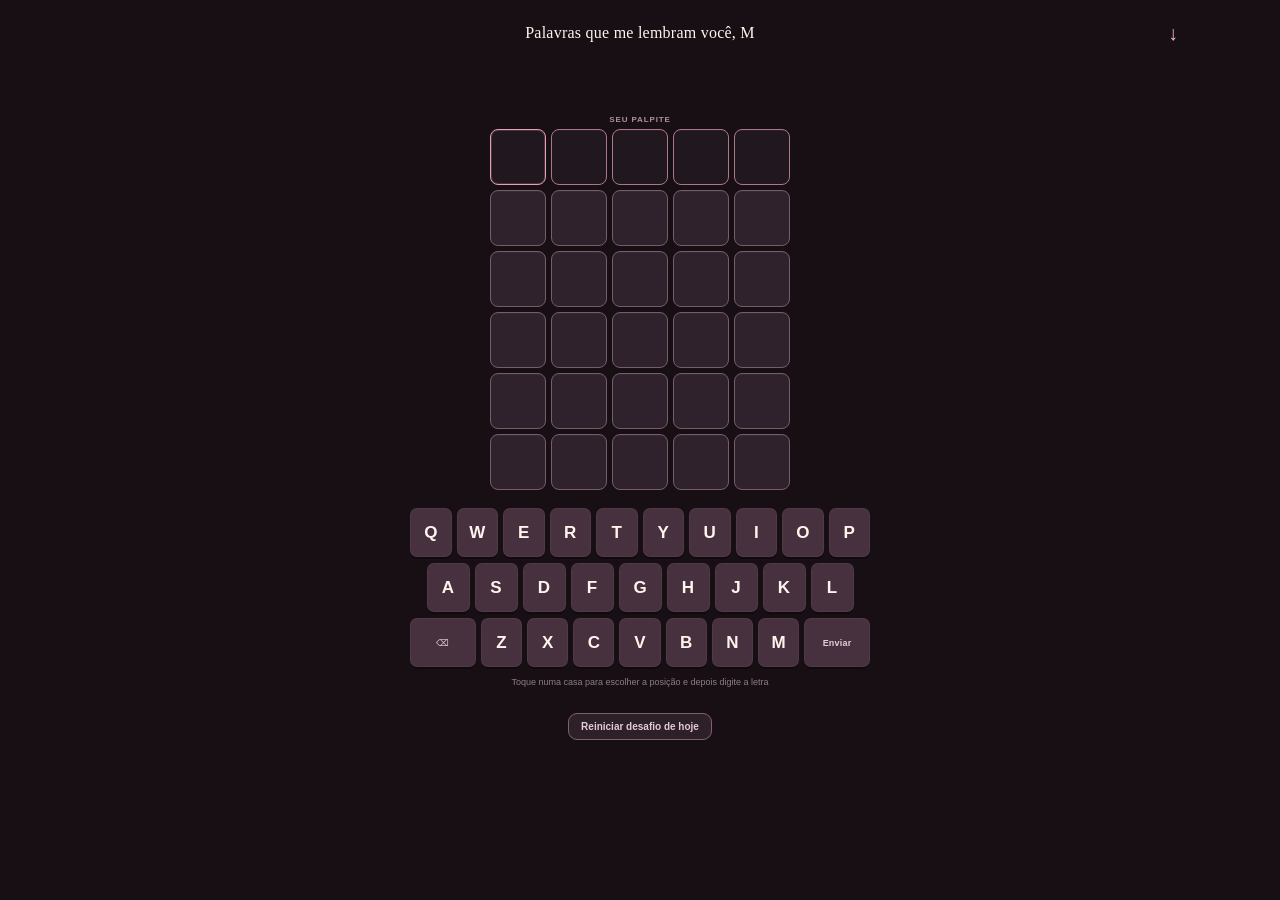
==== index.html @ 1c86ea3f "Move mode arrow right and space keyboard" ====
<!doctype html>
<html lang="pt-BR">
<head>
  <meta charset="utf-8">
  <meta name="viewport" content="width=device-width, initial-scale=1, viewport-fit=cover">
  <meta name="theme-color" content="#180f15">
  <meta name="description" content="Um jogo de palavras feito com amor, para jogar juntinhos. Uma surpresa nova por dia.">
  <meta name="color-scheme" content="dark">
  <meta name="apple-mobile-web-app-capable" content="yes">
  <meta name="apple-mobile-web-app-title" content="Palavras de Amor">
  <meta name="apple-mobile-web-app-status-bar-style" content="black-translucent">
  <link rel="icon" href="./icon.svg" type="image/svg+xml">
  <link rel="apple-touch-icon" href="./icon.svg">
  <link rel="manifest" href="./manifest.webmanifest">
  <link rel="stylesheet" href="./style.css">
  <script src="./portuguese-words.js" defer></script>
  <script src="./app.js" defer></script>
  <title>Palavras de Amor</title>
</head>
<body>
  <header class="site-header">
    <button id="mode-menu-toggle" class="mode-menu-toggle" type="button" aria-label="Abrir modos de jogo" aria-expanded="false" aria-controls="levels">
      <span id="mode-menu-arrow" aria-hidden="true">↓</span>
    </button>
    <a class="brand" href="/" aria-label="Palavras que me lembram você, M">
      <span class="brand-name">Palavras que me lembram você, M</span>
    </a>
    <nav id="levels" class="mode-tabs" aria-label="Modo de jogo" aria-hidden="true"></nav>
    <div class="header-tools">
      <button id="install-button" class="install-button" type="button" hidden>Instalar</button>
    </div>
  </header>

  <main class="app-shell">
    <section class="game-card" aria-label="Jogo Palavras de Amor">
      <p id="message" class="message" role="status" aria-live="polite"></p>
      <section id="board-wrap" class="board-wrap" aria-label="Tabuleiros do desafio"><div id="boards" class="boards"></div></section>
      <div id="keyboard" class="keyboard" aria-label="Teclado virtual"></div>
      <p class="keyboard-hint" id="keyboard-hint">Toque numa casa para escolher a posição e depois digite a letra</p>
      <section id="love-note" class="love-note" hidden aria-live="polite">
        <div><p class="note-kicker">UM BILHETINHO PRA VOCÊ</p><p id="love-note-text" class="note-text"></p></div>
      </section>
      <div id="stage-transition" class="stage-transition" hidden>
        <button id="next-stage-button" class="next-stage-button" type="button">
          <span id="next-stage-label">Ir para Dueto</span><span class="next-stage-arrow" aria-hidden="true">→</span>
        </button>
      </div>
      <div id="share-row" class="share-row" hidden><button id="share-button" class="share-button" type="button"><span aria-hidden="true">↗</span> Compartilhar nosso resultado</button></div>
    </section>
    <div class="reset-actions">
      <button id="reset-game-button" class="reset-game-button" type="button">Reiniciar desafio de hoje</button>
    </div>
  </main>

  <noscript><p class="noscript">Este joguinho precisa de JavaScript para funcionar. Ative-o no navegador e tente de novo. ♥</p></noscript>
</body>
</html>
---- style.css ----
:root {
  color-scheme: dark;
  --night: #180f15;
  --night-soft: #21151d;
  --plum: #34222e;
  --plum-light: #49313f;
  --rose: #dc829b;
  --rose-light: #f2b6c5;
  --cream: #fff4ed;
  --muted: #c8b2bc;
  --faint: #957e89;
  --gold: #deb979;
  --green: #458f76;
  --yellow: #b8914d;
  --gray: #554650;
  --safe-top: env(safe-area-inset-top, 0px);
  --safe-bottom: env(safe-area-inset-bottom, 0px);
  font-family: "Avenir Next", Avenir, "Segoe UI", sans-serif;
  background: var(--night);
  color: var(--cream);
  font-synthesis: none;
}
* { box-sizing: border-box; }
html { min-height: 100%; background: var(--night); }
body {
  min-height: 100vh;
  min-height: 100svh;
  margin: 0;
  padding: var(--safe-top) 0 var(--safe-bottom);
  overflow-x: hidden;
  background: var(--night);
  color: var(--cream);
  -webkit-tap-highlight-color: transparent;
}
button { color: inherit; font: inherit; }
button:focus-visible, a:focus-visible { outline: 3px solid var(--gold); outline-offset: 3px; }
[hidden] { display: none !important; }
.site-header { position: relative; z-index: 5; width: min(100% - 38px, 1100px); min-height: 66px; margin: 0 auto; display: flex; align-items: center; justify-content: center; }
.brand { display: inline-flex; min-width: 0; align-items: center; color: var(--cream); text-decoration: none; }
.mode-menu-toggle { position: absolute; right: 0; display: inline-flex; align-items: center; justify-content: center; width: 34px; height: 38px; padding: 0; border: 0; background: transparent; color: var(--rose-light); font-size: 20px; line-height: 1; cursor: pointer; }
.brand { position: absolute; left: 50%; transform: translateX(-50%); }
.brand-name { font-family: Georgia, "Times New Roman", serif; font-size: clamp(11px, 4vw, 16px); letter-spacing: .015em; white-space: nowrap; }
.header-tools { position: absolute; right: 40px; display: flex; align-items: center; gap: 14px; }
.install-button { border: 1px solid #956c7b; border-radius: 99px; padding: 7px 12px; background: #462d3a; color: var(--cream); font-size: 11px; font-weight: 700; cursor: pointer; }
.app-shell { width: min(100% - 32px, 540px); margin: 0 auto; }
.game-card { padding: 17px clamp(13px, 4vw, 24px) 18px; border: 0; border-radius: 0; background: transparent; box-shadow: none; }
.mode-tabs { position: absolute; top: calc(100% - 7px); right: 0; left: auto; z-index: 10; display: grid; grid-template-columns: repeat(3, 1fr); gap: 5px; width: min(100%, 340px); max-height: 0; overflow: hidden; padding: 0 4px; border: 1px solid transparent; border-radius: 13px; background: transparent; opacity: 0; visibility: hidden; transform: translateY(-8px); transition: max-height .22s ease, opacity .18s ease, transform .22s ease, visibility .22s; }
.mode-tabs.open { max-height: 72px; padding: 4px; border-color: #ffffff0c; background: #140e13; opacity: 1; visibility: visible; transform: translateY(0); }
.mode-tab { min-width: 0; padding: 10px 4px; border: 1px solid transparent; border-radius: 10px; background: transparent; color: #ab96a0; font-size: 12px; font-weight: 750; text-transform: capitalize; cursor: pointer; transition: background .18s, color .18s, border-color .18s; touch-action: manipulation; }
.mode-tab.active { border-color: #e99eb331; background: linear-gradient(135deg, #80465c, #573344); color: #fff4ed; box-shadow: 0 4px 14px #100a0d55; }
.mode-tab.done:not(.active) { color: #a8d3bd; }
.mode-tab:disabled { color: #685760; cursor: default; }
.message { min-height: 21px; margin: 8px 0 3px; color: var(--rose-light); font-size: 11px; font-weight: 650; text-align: center; }
.board-wrap { display: flex; min-height: 323px; align-items: flex-start; justify-content: center; }
.boards { width: 100%; }
.board-grid { display: grid; grid-template-columns: 1fr; justify-items: center; gap: 14px; }
.board-grid.duet, .board-grid.quartet { grid-template-columns: repeat(2, minmax(0, 1fr)); gap: 12px 8px; }
.answer-card { min-width: 0; text-align: center; }
.answer-label { margin: 0 0 5px; color: #ac929e; font-size: 8px; font-weight: 800; letter-spacing: .11em; }
.board { --tile-size: clamp(44px, 12.8vw, 56px); --tile-gap: 5px; display: grid; gap: var(--tile-gap); width: max-content; margin: 0 auto; }
.board-grid.duet .board { --tile-size: clamp(27px, 8.8vw, 40px); --tile-gap: 3px; }
.board-grid.quartet .board { --tile-size: clamp(22px, 7.3vw, 34px); --tile-gap: 2px; }
.board-row { display: grid; grid-template-columns: repeat(5, var(--tile-size)); gap: var(--tile-gap); }
.tile { width: var(--tile-size); height: var(--tile-size); display: grid; place-items: center; border: 1px solid #755d69; border-radius: 8px; background: #30222c; color: var(--cream); font-size: clamp(16px, 7vw, 25px); font-weight: 800; line-height: 1; box-shadow: inset 0 1px #ffffff08; transition: transform .12s, border-color .15s, background .18s; }
.board-grid.duet .tile { border-radius: 6px; font-size: clamp(14px, 5.5vw, 20px); }
.board-grid.quartet .tile { border-radius: 5px; font-size: clamp(12px, 4.5vw, 16px); }
.tile.current { border-color: #a97889; background: #21171e; cursor: pointer; }
.tile.current.filled { border-color: #d890a5; background: #30222c; }
.tile.current.cursor { border-color: #e5a0b3; box-shadow: inset 0 0 0 1px #e5a0b333; }
.tile.filled { border-color: #d890a5; transform: scale(1.035); }
.tile.correct, .key.correct { border-color: var(--green); background: var(--green); color: #fff; }
.tile.present, .key.present { border-color: var(--yellow); background: var(--yellow); color: #fff; }
.tile.absent, .key.absent { border-color: var(--gray); background: var(--gray); color: #c9b9c1; }
.answer-result { min-height: 17px; margin: 4px 0 0; color: #b9dec9; font-size: 8px; font-weight: 800; letter-spacing: .08em; }
.board-grid.quartet .answer-result { font-size: 7px; }
.keyboard { display: flex; flex-direction: column; gap: 6px; width: min(100%, 460px); margin: 18px auto 0; touch-action: manipulation; }
.key-row { display: flex; justify-content: center; gap: clamp(3px, 1vw, 5px); }
.key { flex: 1 1 0; min-width: 0; max-width: 43px; height: clamp(42px, 6.3vh, 49px); padding: 0 2px; border: 1px solid #ffffff0b; border-radius: 7px; background: #47313f; color: var(--cream); font-size: clamp(14px, 4.3vw, 17px); font-weight: 750; cursor: pointer; box-shadow: 0 2px 0 #100a0f; touch-action: manipulation; }
.key.wide { flex: 1.7 1 0; max-width: 68px; color: #e7cbd4; font-size: 9px; letter-spacing: .025em; }
.key:active { transform: translateY(1px) scale(.97); box-shadow: 0 1px 0 #100a0f; }
.keyboard-hint { margin: 10px 0 0; color: #8f7c86; font-size: 9px; text-align: center; }
#love-note, #love-note > div { border: 0 !important; border-radius: 0 !important; box-shadow: none !important; outline: 0 !important; }
#love-note { display: block; width: 100%; margin: 18px 0 0; padding: 0 !important; background: var(--night) !important; color: #f3e1e5; text-align: center; animation: note-in .35s ease-out both; }
#love-note > div { padding: 0; background: var(--night) !important; }
.note-kicker { margin: 1px 0 5px; color: inherit; font-size: 8px; font-weight: 850; letter-spacing: .15em; }
.note-text { margin: 0; color: inherit; font-family: Georgia, "Times New Roman", serif; font-size: 13px; line-height: 1.55; }
.share-row { margin-top: 12px; text-align: center; }
.share-button { padding: 9px 14px; border: 1px solid #9f7483; border-radius: 99px; background: #4a303d; color: #fbe8ed; font-size: 10px; font-weight: 750; cursor: pointer; touch-action: manipulation; }
.share-button span { margin-right: 5px; color: var(--rose-light); }
.noscript { width: min(100% - 30px, 500px); margin: 25px auto; color: var(--rose-light); text-align: center; }
@keyframes note-in { from { opacity: 0; transform: translateY(7px); } to { opacity: 1; transform: translateY(0); } }
@media (max-width: 430px) {
  .site-header { width: calc(100% - 28px); min-height: 58px; }
  .header-tools { gap: 10px; }
  .app-shell { width: calc(100% - 24px); }
  .game-card { padding: 14px 11px 15px; }
  .mode-tab { padding: 9px 2px; font-size: 11px; }
  .board-wrap { min-height: 299px; }
  .board-grid.quartet .board { --tile-size: clamp(21px, 7.3vw, 30px); }
}
@media (max-height: 740px) and (max-width: 600px) {
  .board-wrap { min-height: 0; }
  .keyboard-hint { margin-top: 7px; }
}
@media (prefers-reduced-motion: reduce) {
  *, *::before, *::after { scroll-behavior: auto !important; animation-duration: .01ms !important; transition-duration: .01ms !important; }
}

.stage-transition { display: flex; justify-content: flex-end; margin-top: 12px; animation: note-in .35s ease-out both; }
.next-stage-button { display: inline-flex; min-height: 43px; align-items: center; justify-content: center; gap: 13px; padding: 9px 15px; border: 1px solid #e7a4b7a6; border-radius: 12px; background: linear-gradient(120deg, #b35f7a, #82435e); color: #fff5f1; font-size: 11px; font-weight: 800; letter-spacing: .025em; cursor: pointer; box-shadow: 0 5px 16px #100a0d55; touch-action: manipulation; }
.next-stage-button:active { transform: translateY(1px); }
.next-stage-arrow { color: #ffe1e7; font-size: 20px; line-height: 1; }

.reset-actions { display: flex; justify-content: center; margin: 8px auto 0; }
.reset-game-button { padding: 7px 12px; border: 1px solid #80606e; border-radius: 9px; background: #2d2029; color: #e3cad3; font-size: 10px; font-weight: 700; cursor: pointer; }
.reset-game-button:hover { border-color: var(--rose); background: #412b39; }
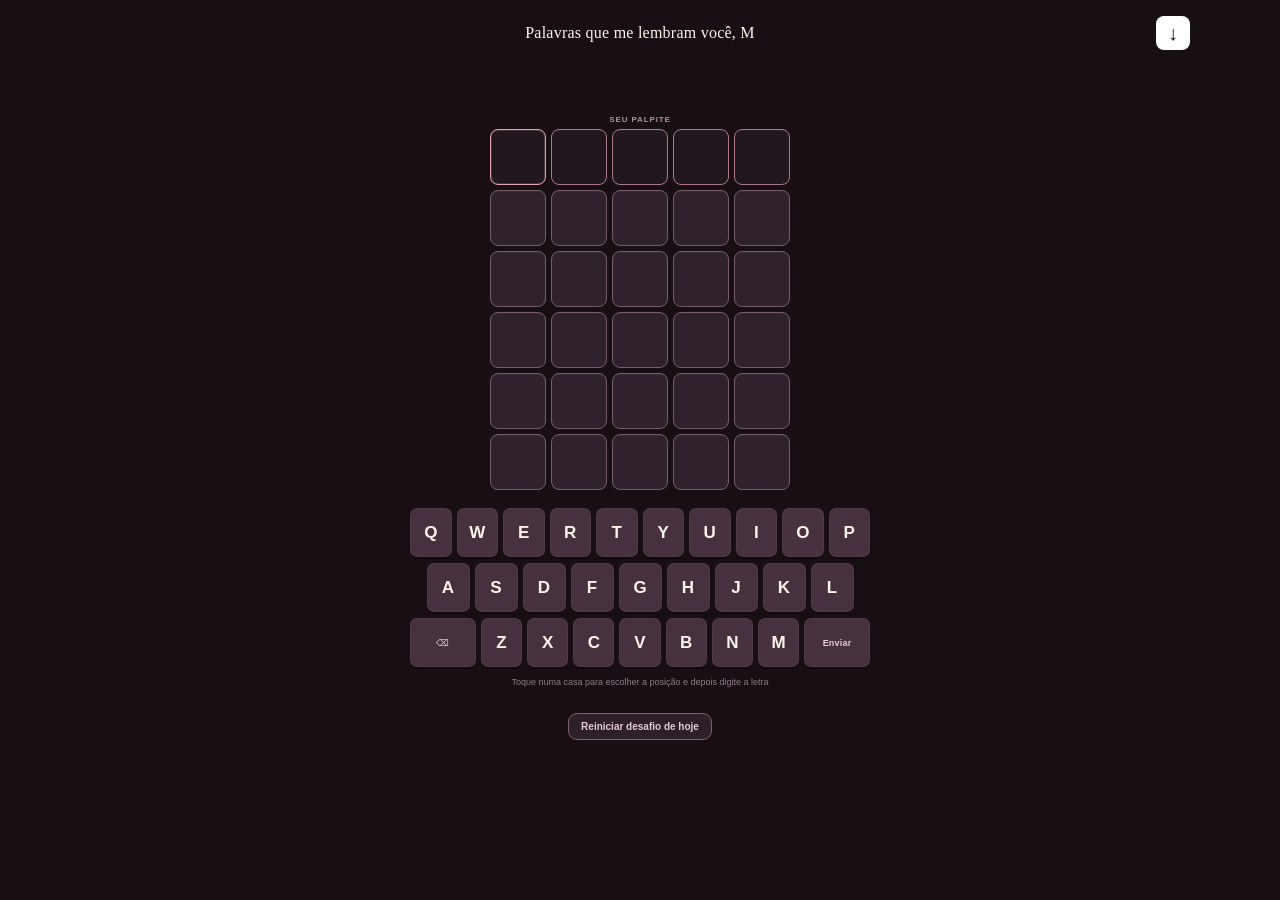
==== commit bf065d5e: "Make mode menu push page content down" ====
--- a/index.html
+++ b/index.html
@@ -19,16 +19,18 @@
 </head>
 <body>
   <header class="site-header">
-    <button id="mode-menu-toggle" class="mode-menu-toggle" type="button" aria-label="Abrir modos de jogo" aria-expanded="false" aria-controls="levels">
-      <span id="mode-menu-arrow" aria-hidden="true">↓</span>
-    </button>
-    <a class="brand" href="/" aria-label="Palavras que me lembram você, M">
-      <span class="brand-name">Palavras que me lembram você, M</span>
-    </a>
+    <div class="header-main">
+      <a class="brand" href="/" aria-label="Palavras que me lembram você, M">
+        <span class="brand-name">Palavras que me lembram você, M</span>
+      </a>
+      <button id="mode-menu-toggle" class="mode-menu-toggle" type="button" aria-label="Abrir modos de jogo" aria-expanded="false" aria-controls="levels">
+        <span id="mode-menu-arrow" aria-hidden="true">↓</span>
+      </button>
+      <div class="header-tools">
+        <button id="install-button" class="install-button" type="button" hidden>Instalar</button>
+      </div>
+    </div>
     <nav id="levels" class="mode-tabs" aria-label="Modo de jogo" aria-hidden="true"></nav>
-    <div class="header-tools">
-      <button id="install-button" class="install-button" type="button" hidden>Instalar</button>
-    </div>
   </header>
 
   <main class="app-shell">
--- a/style.css
+++ b/style.css
@@ -35,17 +35,18 @@
 button { color: inherit; font: inherit; }
 button:focus-visible, a:focus-visible { outline: 3px solid var(--gold); outline-offset: 3px; }
 [hidden] { display: none !important; }
-.site-header { position: relative; z-index: 5; width: min(100% - 38px, 1100px); min-height: 66px; margin: 0 auto; display: flex; align-items: center; justify-content: center; }
+.site-header { position: relative; z-index: 5; width: min(100% - 38px, 1100px); margin: 0 auto; }
+.header-main { position: relative; display: flex; min-height: 66px; align-items: center; justify-content: center; }
 .brand { display: inline-flex; min-width: 0; align-items: center; color: var(--cream); text-decoration: none; }
-.mode-menu-toggle { position: absolute; right: 0; display: inline-flex; align-items: center; justify-content: center; width: 34px; height: 38px; padding: 0; border: 0; background: transparent; color: var(--rose-light); font-size: 20px; line-height: 1; cursor: pointer; }
+.mode-menu-toggle { position: absolute; right: 0; display: inline-flex; align-items: center; justify-content: center; width: 34px; height: 34px; padding: 0; border: 0; border-radius: 8px; background: #fff; color: var(--night); font-size: 20px; line-height: 1; cursor: pointer; }
 .brand { position: absolute; left: 50%; transform: translateX(-50%); }
 .brand-name { font-family: Georgia, "Times New Roman", serif; font-size: clamp(11px, 4vw, 16px); letter-spacing: .015em; white-space: nowrap; }
 .header-tools { position: absolute; right: 40px; display: flex; align-items: center; gap: 14px; }
 .install-button { border: 1px solid #956c7b; border-radius: 99px; padding: 7px 12px; background: #462d3a; color: var(--cream); font-size: 11px; font-weight: 700; cursor: pointer; }
 .app-shell { width: min(100% - 32px, 540px); margin: 0 auto; }
 .game-card { padding: 17px clamp(13px, 4vw, 24px) 18px; border: 0; border-radius: 0; background: transparent; box-shadow: none; }
-.mode-tabs { position: absolute; top: calc(100% - 7px); right: 0; left: auto; z-index: 10; display: grid; grid-template-columns: repeat(3, 1fr); gap: 5px; width: min(100%, 340px); max-height: 0; overflow: hidden; padding: 0 4px; border: 1px solid transparent; border-radius: 13px; background: transparent; opacity: 0; visibility: hidden; transform: translateY(-8px); transition: max-height .22s ease, opacity .18s ease, transform .22s ease, visibility .22s; }
-.mode-tabs.open { max-height: 72px; padding: 4px; border-color: #ffffff0c; background: #140e13; opacity: 1; visibility: visible; transform: translateY(0); }
+.mode-tabs { display: grid; grid-template-columns: repeat(3, 1fr); gap: 5px; width: min(100%, 340px); max-height: 0; overflow: hidden; margin: 0 auto; padding: 0 4px; border: 0; border-radius: 13px; background: transparent; opacity: 0; visibility: hidden; transform: translateY(-8px); transition: max-height .22s ease, opacity .18s ease, transform .22s ease, visibility .22s, margin .22s ease; }
+.mode-tabs.open { max-height: 72px; margin-bottom: 10px; padding: 4px; border: 1px solid #ffffff0c; background: #140e13; opacity: 1; visibility: visible; transform: translateY(0); }
 .mode-tab { min-width: 0; padding: 10px 4px; border: 1px solid transparent; border-radius: 10px; background: transparent; color: #ab96a0; font-size: 12px; font-weight: 750; text-transform: capitalize; cursor: pointer; transition: background .18s, color .18s, border-color .18s; touch-action: manipulation; }
 .mode-tab.active { border-color: #e99eb331; background: linear-gradient(135deg, #80465c, #573344); color: #fff4ed; box-shadow: 0 4px 14px #100a0d55; }
 .mode-tab.done:not(.active) { color: #a8d3bd; }
@@ -90,7 +91,8 @@
 .noscript { width: min(100% - 30px, 500px); margin: 25px auto; color: var(--rose-light); text-align: center; }
 @keyframes note-in { from { opacity: 0; transform: translateY(7px); } to { opacity: 1; transform: translateY(0); } }
 @media (max-width: 430px) {
-  .site-header { width: calc(100% - 28px); min-height: 58px; }
+  .site-header { width: calc(100% - 28px); }
+  .header-main { min-height: 58px; }
   .header-tools { gap: 10px; }
   .app-shell { width: calc(100% - 24px); }
   .game-card { padding: 14px 11px 15px; }
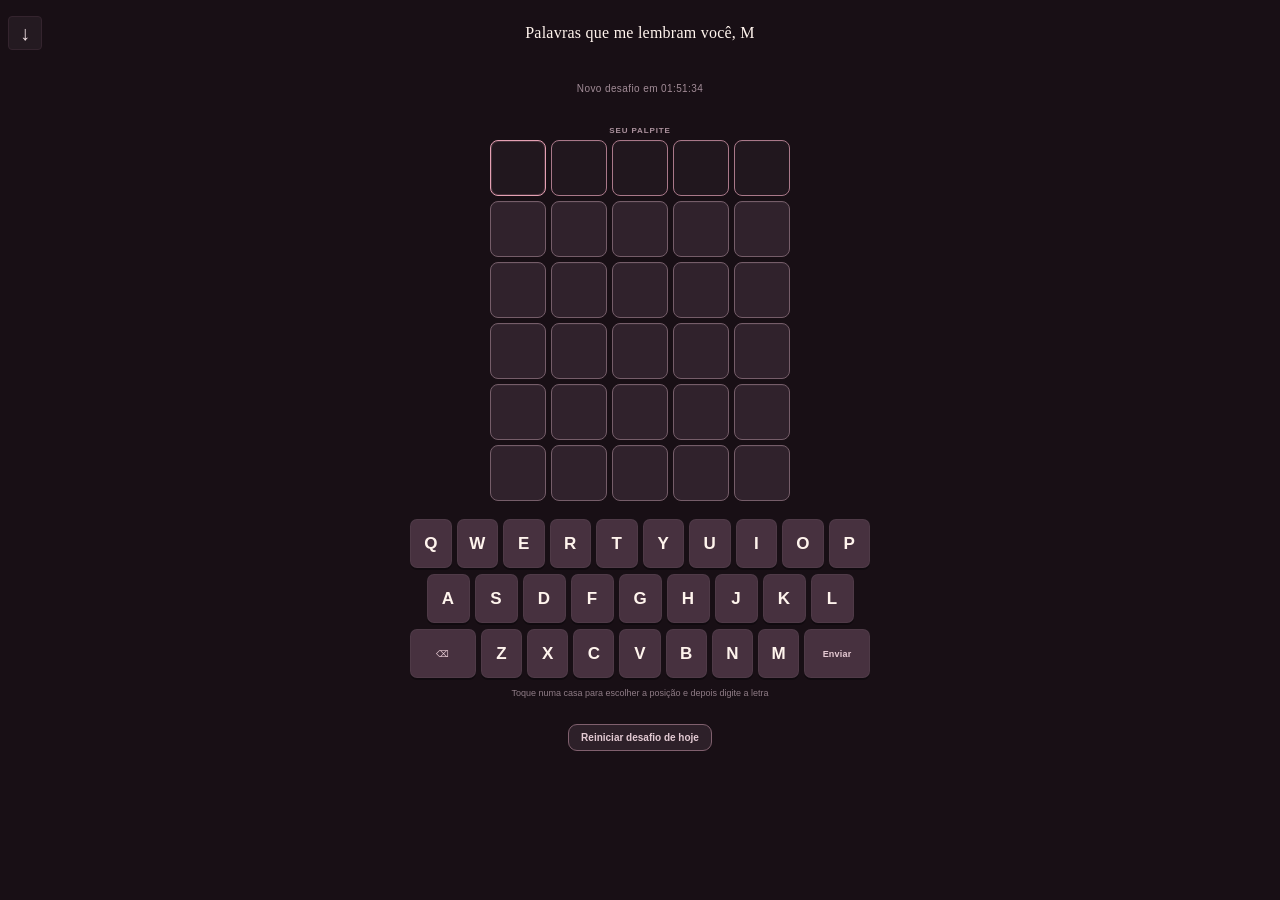
==== commit e0119d33: "Show countdown to daily word refresh" ====
--- a/index.html
+++ b/index.html
@@ -35,6 +35,7 @@
 
   <main class="app-shell">
     <section class="game-card" aria-label="Jogo Palavras de Amor">
+      <p id="daily-countdown" class="daily-countdown" aria-live="off"></p>
       <p id="message" class="message" role="status" aria-live="polite"></p>
       <section id="board-wrap" class="board-wrap" aria-label="Tabuleiros do desafio"><div id="boards" class="boards"></div></section>
       <div id="keyboard" class="keyboard" aria-label="Teclado virtual"></div>
--- a/style.css
+++ b/style.css
@@ -35,22 +35,23 @@
 button { color: inherit; font: inherit; }
 button:focus-visible, a:focus-visible { outline: 3px solid var(--gold); outline-offset: 3px; }
 [hidden] { display: none !important; }
-.site-header { position: relative; z-index: 5; width: min(100% - 38px, 1100px); margin: 0 auto; }
+.site-header { position: relative; z-index: 5; width: 100%; margin: 0 auto; }
 .header-main { position: relative; display: flex; min-height: 66px; align-items: center; justify-content: center; }
 .brand { display: inline-flex; min-width: 0; align-items: center; color: var(--cream); text-decoration: none; }
-.mode-menu-toggle { position: absolute; right: 0; display: inline-flex; align-items: center; justify-content: center; width: 34px; height: 34px; padding: 0; border: 0; border-radius: 8px; background: #fff; color: var(--night); font-size: 20px; line-height: 1; cursor: pointer; }
+.mode-menu-toggle { position: absolute; left: 8px; display: inline-flex; align-items: center; justify-content: center; width: 34px; height: 34px; padding: 0; border: 1px solid #34242e; border-radius: 4px; background: #241a21; color: #f3e1e5; font-size: 20px; line-height: 1; cursor: pointer; }
 .brand { position: absolute; left: 50%; transform: translateX(-50%); }
 .brand-name { font-family: Georgia, "Times New Roman", serif; font-size: clamp(11px, 4vw, 16px); letter-spacing: .015em; white-space: nowrap; }
-.header-tools { position: absolute; right: 40px; display: flex; align-items: center; gap: 14px; }
+.header-tools { position: absolute; right: 0; display: flex; align-items: center; gap: 14px; }
 .install-button { border: 1px solid #956c7b; border-radius: 99px; padding: 7px 12px; background: #462d3a; color: var(--cream); font-size: 11px; font-weight: 700; cursor: pointer; }
 .app-shell { width: min(100% - 32px, 540px); margin: 0 auto; }
 .game-card { padding: 17px clamp(13px, 4vw, 24px) 18px; border: 0; border-radius: 0; background: transparent; box-shadow: none; }
-.mode-tabs { display: grid; grid-template-columns: repeat(3, 1fr); gap: 5px; width: min(100%, 340px); max-height: 0; overflow: hidden; margin: 0 auto; padding: 0 4px; border: 0; border-radius: 13px; background: transparent; opacity: 0; visibility: hidden; transform: translateY(-8px); transition: max-height .22s ease, opacity .18s ease, transform .22s ease, visibility .22s, margin .22s ease; }
-.mode-tabs.open { max-height: 72px; margin-bottom: 10px; padding: 4px; border: 1px solid #ffffff0c; background: #140e13; opacity: 1; visibility: visible; transform: translateY(0); }
-.mode-tab { min-width: 0; padding: 10px 4px; border: 1px solid transparent; border-radius: 10px; background: transparent; color: #ab96a0; font-size: 12px; font-weight: 750; text-transform: capitalize; cursor: pointer; transition: background .18s, color .18s, border-color .18s; touch-action: manipulation; }
-.mode-tab.active { border-color: #e99eb331; background: linear-gradient(135deg, #80465c, #573344); color: #fff4ed; box-shadow: 0 4px 14px #100a0d55; }
+.mode-tabs { display: flex; align-items: center; justify-content: flex-start; gap: 2px; width: 100%; max-height: 0; overflow: hidden; margin: 0; padding: 0; border: 0; border-radius: 0; background: transparent; opacity: 0; visibility: hidden; transform: translateY(-8px); transition: max-height .22s ease, opacity .18s ease, transform .22s ease, visibility .22s, margin .22s ease; }
+.mode-tabs.open { max-height: 58px; margin-bottom: 10px; padding: 3px 0; background: #242124; opacity: 1; visibility: visible; transform: translateY(0); }
+.mode-tab { flex: 0 0 auto; min-width: 0; padding: 8px 16px; border: 0; border-radius: 0; background: transparent; color: #fafaff; font-size: 12px; font-weight: 500; text-transform: lowercase; cursor: pointer; transition: color .18s, opacity .18s; touch-action: manipulation; }
+.mode-tab.active { background: transparent; color: #fafaff; opacity: .38; box-shadow: none; }
 .mode-tab.done:not(.active) { color: #a8d3bd; }
 .mode-tab:disabled { color: #685760; cursor: default; }
+.daily-countdown { margin: 0 0 5px; color: #a28c97; font-size: 10px; font-variant-numeric: tabular-nums; letter-spacing: .04em; text-align: center; }
 .message { min-height: 21px; margin: 8px 0 3px; color: var(--rose-light); font-size: 11px; font-weight: 650; text-align: center; }
 .board-wrap { display: flex; min-height: 323px; align-items: flex-start; justify-content: center; }
 .boards { width: 100%; }
@@ -91,7 +92,6 @@
 .noscript { width: min(100% - 30px, 500px); margin: 25px auto; color: var(--rose-light); text-align: center; }
 @keyframes note-in { from { opacity: 0; transform: translateY(7px); } to { opacity: 1; transform: translateY(0); } }
 @media (max-width: 430px) {
-  .site-header { width: calc(100% - 28px); }
   .header-main { min-height: 58px; }
   .header-tools { gap: 10px; }
   .app-shell { width: calc(100% - 24px); }
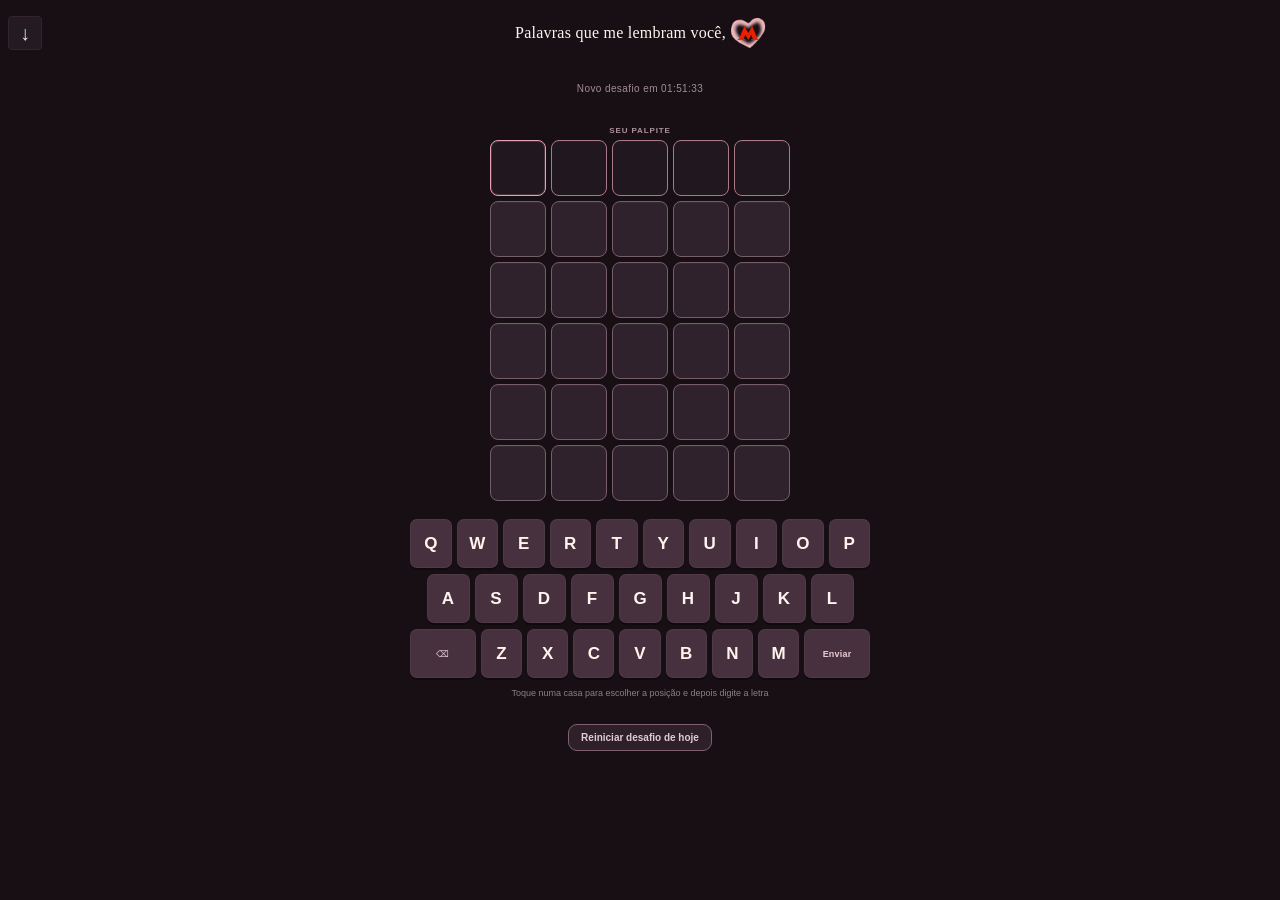
==== commit 5fcd4c5d: "Add heart and M mark to header title" ====
--- a/index.html
+++ b/index.html
@@ -21,7 +21,11 @@
   <header class="site-header">
     <div class="header-main">
       <a class="brand" href="/" aria-label="Palavras que me lembram você, M">
-        <span class="brand-name">Palavras que me lembram você, M</span>
+        <span class="brand-name">Palavras que me lembram você,</span>
+        <span class="brand-heart" aria-hidden="true">
+          <img class="brand-heart-shape" src="./assets/brand-heart.png" alt="">
+          <img class="brand-heart-initial" src="./assets/brand-m.png" alt="">
+        </span>
       </a>
       <button id="mode-menu-toggle" class="mode-menu-toggle" type="button" aria-label="Abrir modos de jogo" aria-expanded="false" aria-controls="levels">
         <span id="mode-menu-arrow" aria-hidden="true">↓</span>
--- a/style.css
+++ b/style.css
@@ -37,10 +37,13 @@
 [hidden] { display: none !important; }
 .site-header { position: relative; z-index: 5; width: 100%; margin: 0 auto; }
 .header-main { position: relative; display: flex; min-height: 66px; align-items: center; justify-content: center; }
-.brand { display: inline-flex; min-width: 0; align-items: center; color: var(--cream); text-decoration: none; }
+.brand { display: inline-flex; min-width: 0; align-items: center; gap: 5px; color: var(--cream); text-decoration: none; }
 .mode-menu-toggle { position: absolute; left: 8px; display: inline-flex; align-items: center; justify-content: center; width: 34px; height: 34px; padding: 0; border: 1px solid #34242e; border-radius: 4px; background: #241a21; color: #f3e1e5; font-size: 20px; line-height: 1; cursor: pointer; }
 .brand { position: absolute; left: 50%; transform: translateX(-50%); }
 .brand-name { font-family: Georgia, "Times New Roman", serif; font-size: clamp(11px, 4vw, 16px); letter-spacing: .015em; white-space: nowrap; }
+.brand-heart { position: relative; display: inline-block; flex: 0 0 34px; width: 34px; height: 30px; }
+.brand-heart-shape { display: block; width: 100%; height: 100%; object-fit: contain; }
+.brand-heart-initial { position: absolute; top: 50%; left: 50%; width: 61%; height: 54%; object-fit: contain; transform: translate(-50%, -50%); }
 .header-tools { position: absolute; right: 0; display: flex; align-items: center; gap: 14px; }
 .install-button { border: 1px solid #956c7b; border-radius: 99px; padding: 7px 12px; background: #462d3a; color: var(--cream); font-size: 11px; font-weight: 700; cursor: pointer; }
 .app-shell { width: min(100% - 32px, 540px); margin: 0 auto; }
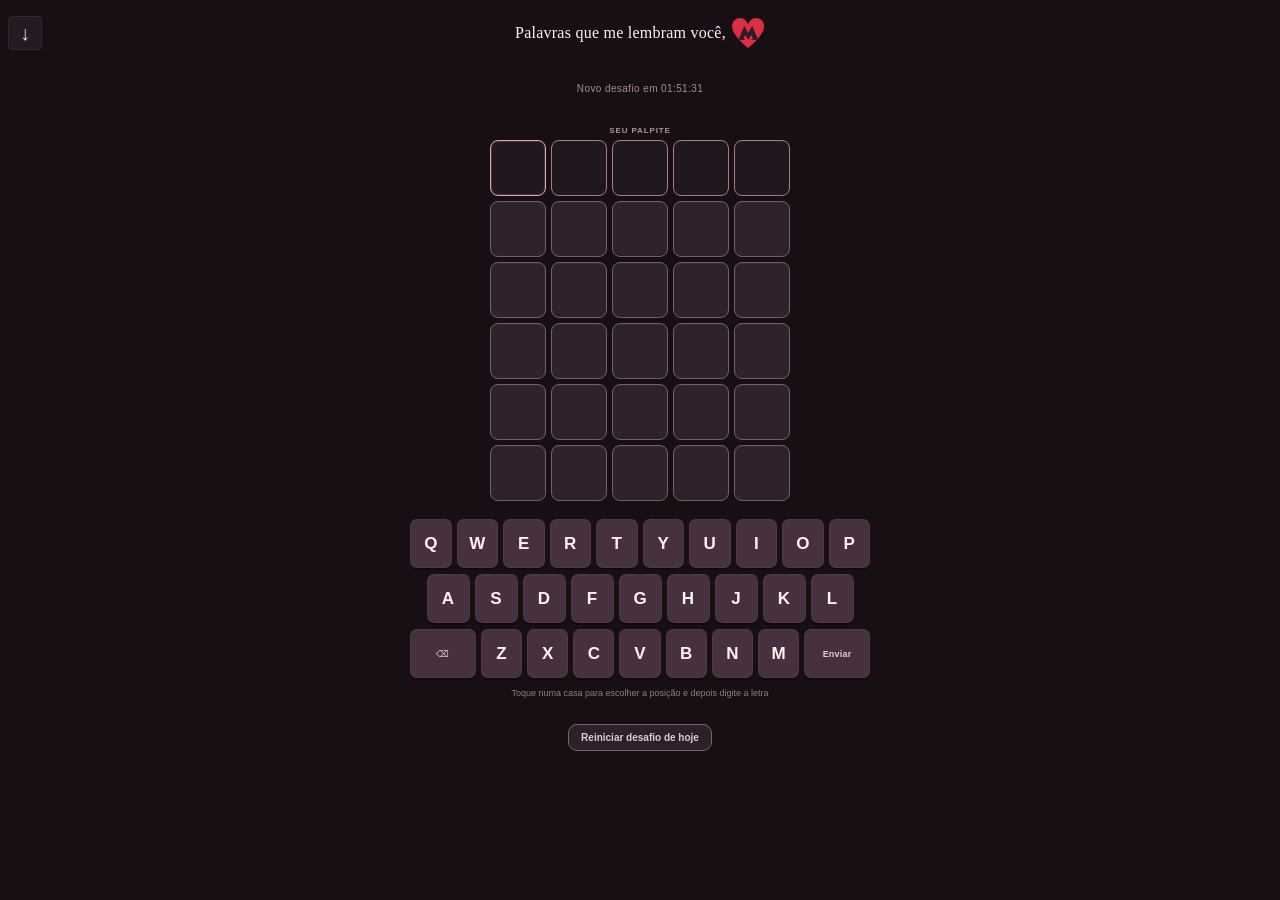
==== commit 55426b25: "Center M in heart and match header palette" ====
--- a/index.html
+++ b/index.html
@@ -24,7 +24,7 @@
         <span class="brand-name">Palavras que me lembram você,</span>
         <span class="brand-heart" aria-hidden="true">
           <img class="brand-heart-shape" src="./assets/brand-heart.png" alt="">
-          <img class="brand-heart-initial" src="./assets/brand-m.png" alt="">
+          <span class="brand-heart-initial"></span>
         </span>
       </a>
       <button id="mode-menu-toggle" class="mode-menu-toggle" type="button" aria-label="Abrir modos de jogo" aria-expanded="false" aria-controls="levels">
--- a/style.css
+++ b/style.css
@@ -43,7 +43,7 @@
 .brand-name { font-family: Georgia, "Times New Roman", serif; font-size: clamp(11px, 4vw, 16px); letter-spacing: .015em; white-space: nowrap; }
 .brand-heart { position: relative; display: inline-block; flex: 0 0 34px; width: 34px; height: 30px; }
 .brand-heart-shape { display: block; width: 100%; height: 100%; object-fit: contain; }
-.brand-heart-initial { position: absolute; top: 50%; left: 50%; width: 61%; height: 54%; object-fit: contain; transform: translate(-50%, -50%); }
+.brand-heart-initial { position: absolute; top: 50%; left: 50%; width: 61%; height: 54%; background: #2a1d25; -webkit-mask-image: url("./assets/brand-m.png"); mask-image: url("./assets/brand-m.png"); -webkit-mask-position: center; mask-position: center; -webkit-mask-repeat: no-repeat; mask-repeat: no-repeat; -webkit-mask-size: contain; mask-size: contain; transform: translate(-50%, -50%); }
 .header-tools { position: absolute; right: 0; display: flex; align-items: center; gap: 14px; }
 .install-button { border: 1px solid #956c7b; border-radius: 99px; padding: 7px 12px; background: #462d3a; color: var(--cream); font-size: 11px; font-weight: 700; cursor: pointer; }
 .app-shell { width: min(100% - 32px, 540px); margin: 0 auto; }
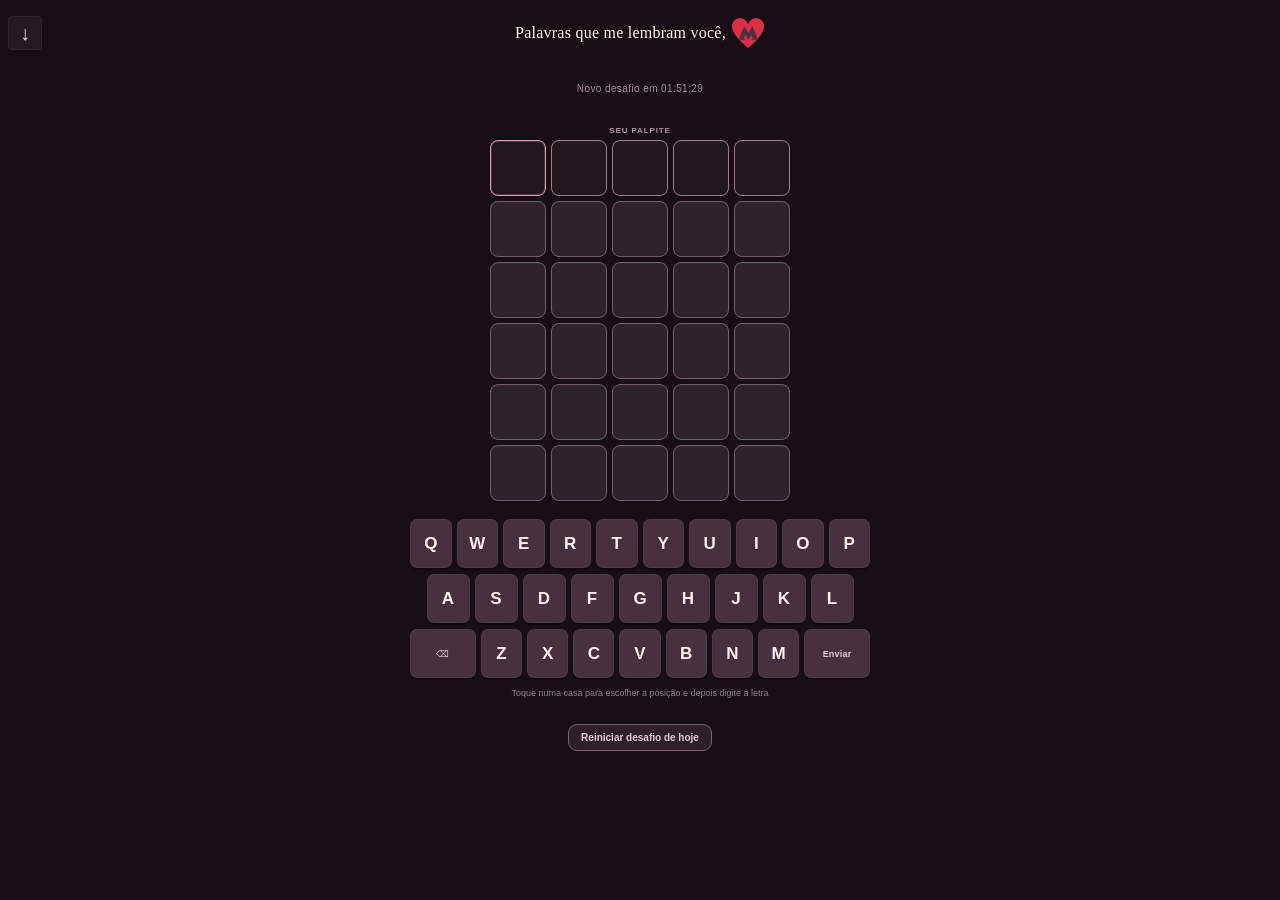
==== commit 4a0bff64: "Offer Dueto from the top mode menu" ====
--- a/index.html
+++ b/index.html
@@ -49,7 +49,7 @@
       </section>
       <div id="stage-transition" class="stage-transition" hidden>
         <button id="next-stage-button" class="next-stage-button" type="button">
-          <span id="next-stage-label">Ir para Dueto</span><span class="next-stage-arrow" aria-hidden="true">→</span>
+          <span id="next-stage-label">Ir para Quarteto</span><span class="next-stage-arrow" aria-hidden="true">→</span>
         </button>
       </div>
       <div id="share-row" class="share-row" hidden><button id="share-button" class="share-button" type="button"><span aria-hidden="true">↗</span> Compartilhar nosso resultado</button></div>
--- a/style.css
+++ b/style.css
@@ -43,7 +43,7 @@
 .brand-name { font-family: Georgia, "Times New Roman", serif; font-size: clamp(11px, 4vw, 16px); letter-spacing: .015em; white-space: nowrap; }
 .brand-heart { position: relative; display: inline-block; flex: 0 0 34px; width: 34px; height: 30px; }
 .brand-heart-shape { display: block; width: 100%; height: 100%; object-fit: contain; }
-.brand-heart-initial { position: absolute; top: 50%; left: 50%; width: 61%; height: 54%; background: #2a1d25; -webkit-mask-image: url("./assets/brand-m.png"); mask-image: url("./assets/brand-m.png"); -webkit-mask-position: center; mask-position: center; -webkit-mask-repeat: no-repeat; mask-repeat: no-repeat; -webkit-mask-size: contain; mask-size: contain; transform: translate(-50%, -50%); }
+.brand-heart-initial { position: absolute; top: 50%; left: 50%; width: 61%; height: 54%; background: var(--plum-light); -webkit-mask-image: url("./assets/brand-m.png"); mask-image: url("./assets/brand-m.png"); -webkit-mask-position: center; mask-position: center; -webkit-mask-repeat: no-repeat; mask-repeat: no-repeat; -webkit-mask-size: contain; mask-size: contain; transform: translate(-50%, -50%); }
 .header-tools { position: absolute; right: 0; display: flex; align-items: center; gap: 14px; }
 .install-button { border: 1px solid #956c7b; border-radius: 99px; padding: 7px 12px; background: #462d3a; color: var(--cream); font-size: 11px; font-weight: 700; cursor: pointer; }
 .app-shell { width: min(100% - 32px, 540px); margin: 0 auto; }
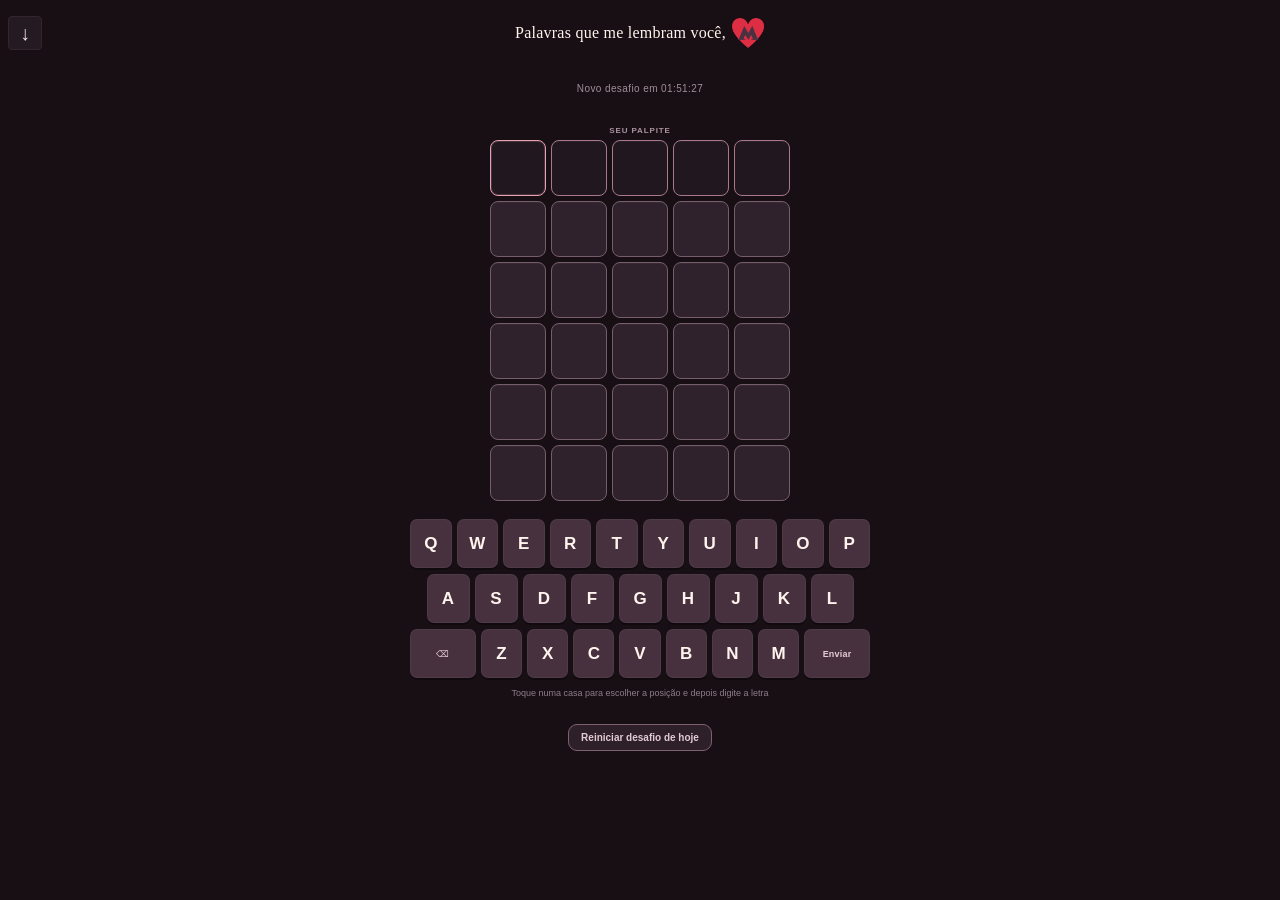
==== commit 1c411af7: "Reorder missed-word message and note labels" ====
--- a/index.html
+++ b/index.html
@@ -45,7 +45,7 @@
       <div id="keyboard" class="keyboard" aria-label="Teclado virtual"></div>
       <p class="keyboard-hint" id="keyboard-hint">Toque numa casa para escolher a posição e depois digite a letra</p>
       <section id="love-note" class="love-note" hidden aria-live="polite">
-        <div><p class="note-kicker">UM BILHETINHO PRA VOCÊ</p><p id="love-note-text" class="note-text"></p></div>
+        <div><p class="note-kicker" hidden></p><p id="love-note-label" class="note-label">BILHETE:</p><p id="love-note-text" class="note-text"></p></div>
       </section>
       <div id="stage-transition" class="stage-transition" hidden>
         <button id="next-stage-button" class="next-stage-button" type="button">
--- a/style.css
+++ b/style.css
@@ -76,8 +76,8 @@
 .tile.correct, .key.correct { border-color: var(--green); background: var(--green); color: #fff; }
 .tile.present, .key.present { border-color: var(--yellow); background: var(--yellow); color: #fff; }
 .tile.absent, .key.absent { border-color: var(--gray); background: var(--gray); color: #c9b9c1; }
-.answer-result { min-height: 17px; margin: 4px 0 0; color: #b9dec9; font-size: 8px; font-weight: 800; letter-spacing: .08em; }
-.board-grid.quartet .answer-result { font-size: 7px; }
+.answer-result { min-height: 17px; margin: 4px 0 0; color: #b9dec9; font-size: 10px; font-weight: 800; letter-spacing: .04em; }
+.board-grid.quartet .answer-result { font-size: 8px; }
 .keyboard { display: flex; flex-direction: column; gap: 6px; width: min(100%, 460px); margin: 18px auto 0; touch-action: manipulation; }
 .key-row { display: flex; justify-content: center; gap: clamp(3px, 1vw, 5px); }
 .key { flex: 1 1 0; min-width: 0; max-width: 43px; height: clamp(42px, 6.3vh, 49px); padding: 0 2px; border: 1px solid #ffffff0b; border-radius: 7px; background: #47313f; color: var(--cream); font-size: clamp(14px, 4.3vw, 17px); font-weight: 750; cursor: pointer; box-shadow: 0 2px 0 #100a0f; touch-action: manipulation; }
@@ -88,6 +88,7 @@
 #love-note { display: block; width: 100%; margin: 18px 0 0; padding: 0 !important; background: var(--night) !important; color: #f3e1e5; text-align: center; animation: note-in .35s ease-out both; }
 #love-note > div { padding: 0; background: var(--night) !important; }
 .note-kicker { margin: 1px 0 5px; color: inherit; font-size: 8px; font-weight: 850; letter-spacing: .15em; }
+.note-label { margin: 1px 0 5px; color: inherit; font-size: 8px; font-weight: 850; letter-spacing: .15em; }
 .note-text { margin: 0; color: inherit; font-family: Georgia, "Times New Roman", serif; font-size: 13px; line-height: 1.55; }
 .share-row { margin-top: 12px; text-align: center; }
 .share-button { padding: 9px 14px; border: 1px solid #9f7483; border-radius: 99px; background: #4a303d; color: #fbe8ed; font-size: 10px; font-weight: 750; cursor: pointer; touch-action: manipulation; }
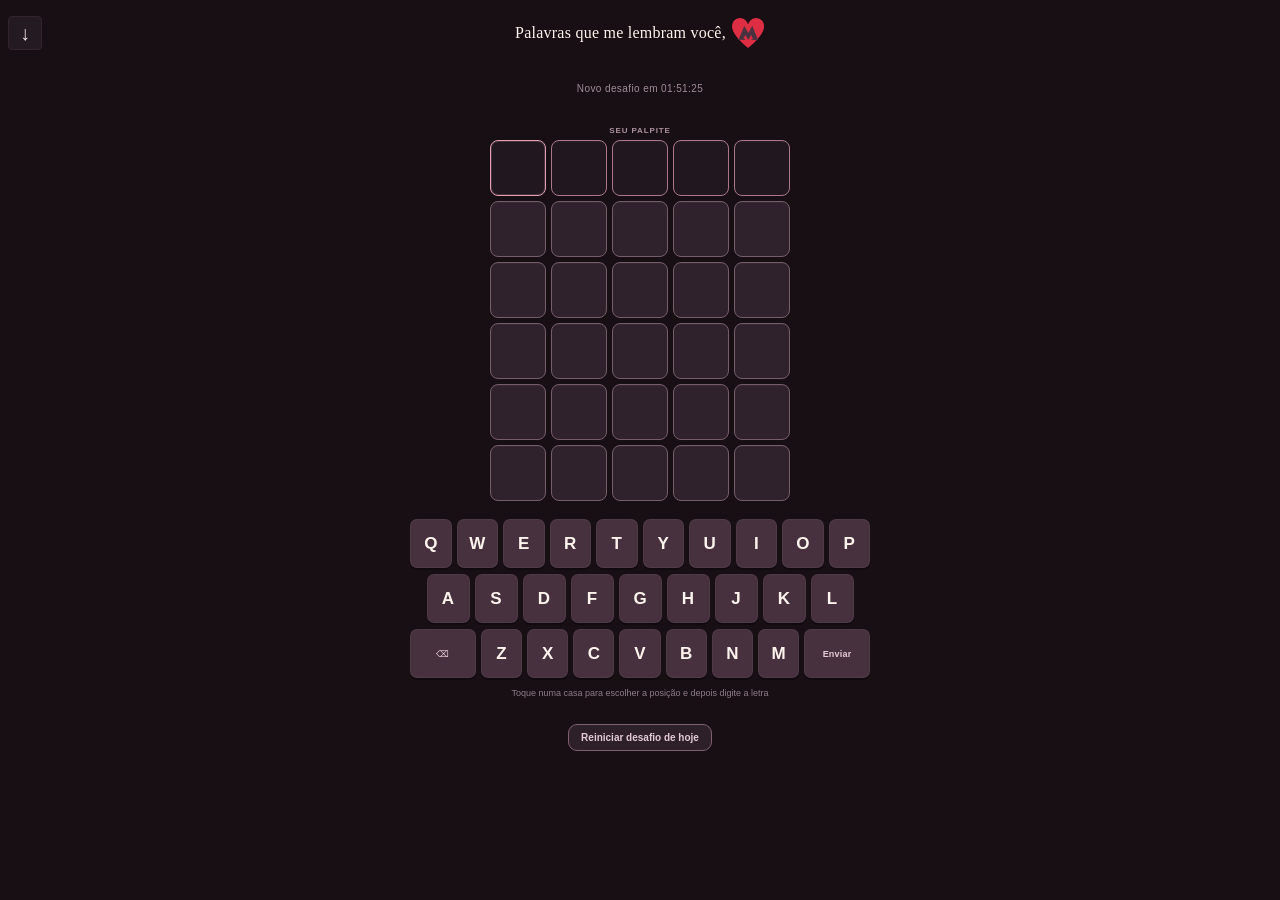
==== commit 996cab1c: "Sync daily words across devices and remove next-stage button" ====
--- a/index.html
+++ b/index.html
@@ -47,11 +47,6 @@
       <section id="love-note" class="love-note" hidden aria-live="polite">
         <div><p class="note-kicker" hidden></p><p id="love-note-label" class="note-label">BILHETE:</p><p id="love-note-text" class="note-text"></p></div>
       </section>
-      <div id="stage-transition" class="stage-transition" hidden>
-        <button id="next-stage-button" class="next-stage-button" type="button">
-          <span id="next-stage-label">Ir para Quarteto</span><span class="next-stage-arrow" aria-hidden="true">→</span>
-        </button>
-      </div>
       <div id="share-row" class="share-row" hidden><button id="share-button" class="share-button" type="button"><span aria-hidden="true">↗</span> Compartilhar nosso resultado</button></div>
     </section>
     <div class="reset-actions">
--- a/style.css
+++ b/style.css
@@ -63,7 +63,10 @@
 .answer-card { min-width: 0; text-align: center; }
 .answer-label { margin: 0 0 5px; color: #ac929e; font-size: 8px; font-weight: 800; letter-spacing: .11em; }
 .board { --tile-size: clamp(44px, 12.8vw, 56px); --tile-gap: 5px; display: grid; gap: var(--tile-gap); width: max-content; margin: 0 auto; }
-.board-grid.duet .board { --tile-size: clamp(27px, 8.8vw, 40px); --tile-gap: 3px; }
+.board-grid.duet .board { --tile-gap: 3px; width: 100%; max-width: 212px; }
+.board-grid.duet .answer-card { width: 100%; }
+.board-grid.duet .board-row { width: 100%; grid-template-columns: repeat(5, minmax(0, 1fr)); }
+.board-grid.duet .tile { width: 100%; height: auto; aspect-ratio: 1; }
 .board-grid.quartet .board { --tile-size: clamp(22px, 7.3vw, 34px); --tile-gap: 2px; }
 .board-row { display: grid; grid-template-columns: repeat(5, var(--tile-size)); gap: var(--tile-gap); }
 .tile { width: var(--tile-size); height: var(--tile-size); display: grid; place-items: center; border: 1px solid #755d69; border-radius: 8px; background: #30222c; color: var(--cream); font-size: clamp(16px, 7vw, 25px); font-weight: 800; line-height: 1; box-shadow: inset 0 1px #ffffff08; transition: transform .12s, border-color .15s, background .18s; }
@@ -112,11 +115,6 @@
   *, *::before, *::after { scroll-behavior: auto !important; animation-duration: .01ms !important; transition-duration: .01ms !important; }
 }
 
-.stage-transition { display: flex; justify-content: flex-end; margin-top: 12px; animation: note-in .35s ease-out both; }
-.next-stage-button { display: inline-flex; min-height: 43px; align-items: center; justify-content: center; gap: 13px; padding: 9px 15px; border: 1px solid #e7a4b7a6; border-radius: 12px; background: linear-gradient(120deg, #b35f7a, #82435e); color: #fff5f1; font-size: 11px; font-weight: 800; letter-spacing: .025em; cursor: pointer; box-shadow: 0 5px 16px #100a0d55; touch-action: manipulation; }
-.next-stage-button:active { transform: translateY(1px); }
-.next-stage-arrow { color: #ffe1e7; font-size: 20px; line-height: 1; }
-
 .reset-actions { display: flex; justify-content: center; margin: 8px auto 0; }
 .reset-game-button { padding: 7px 12px; border: 1px solid #80606e; border-radius: 9px; background: #2d2029; color: #e3cad3; font-size: 10px; font-weight: 700; cursor: pointer; }
 .reset-game-button:hover { border-color: var(--rose); background: #412b39; }
